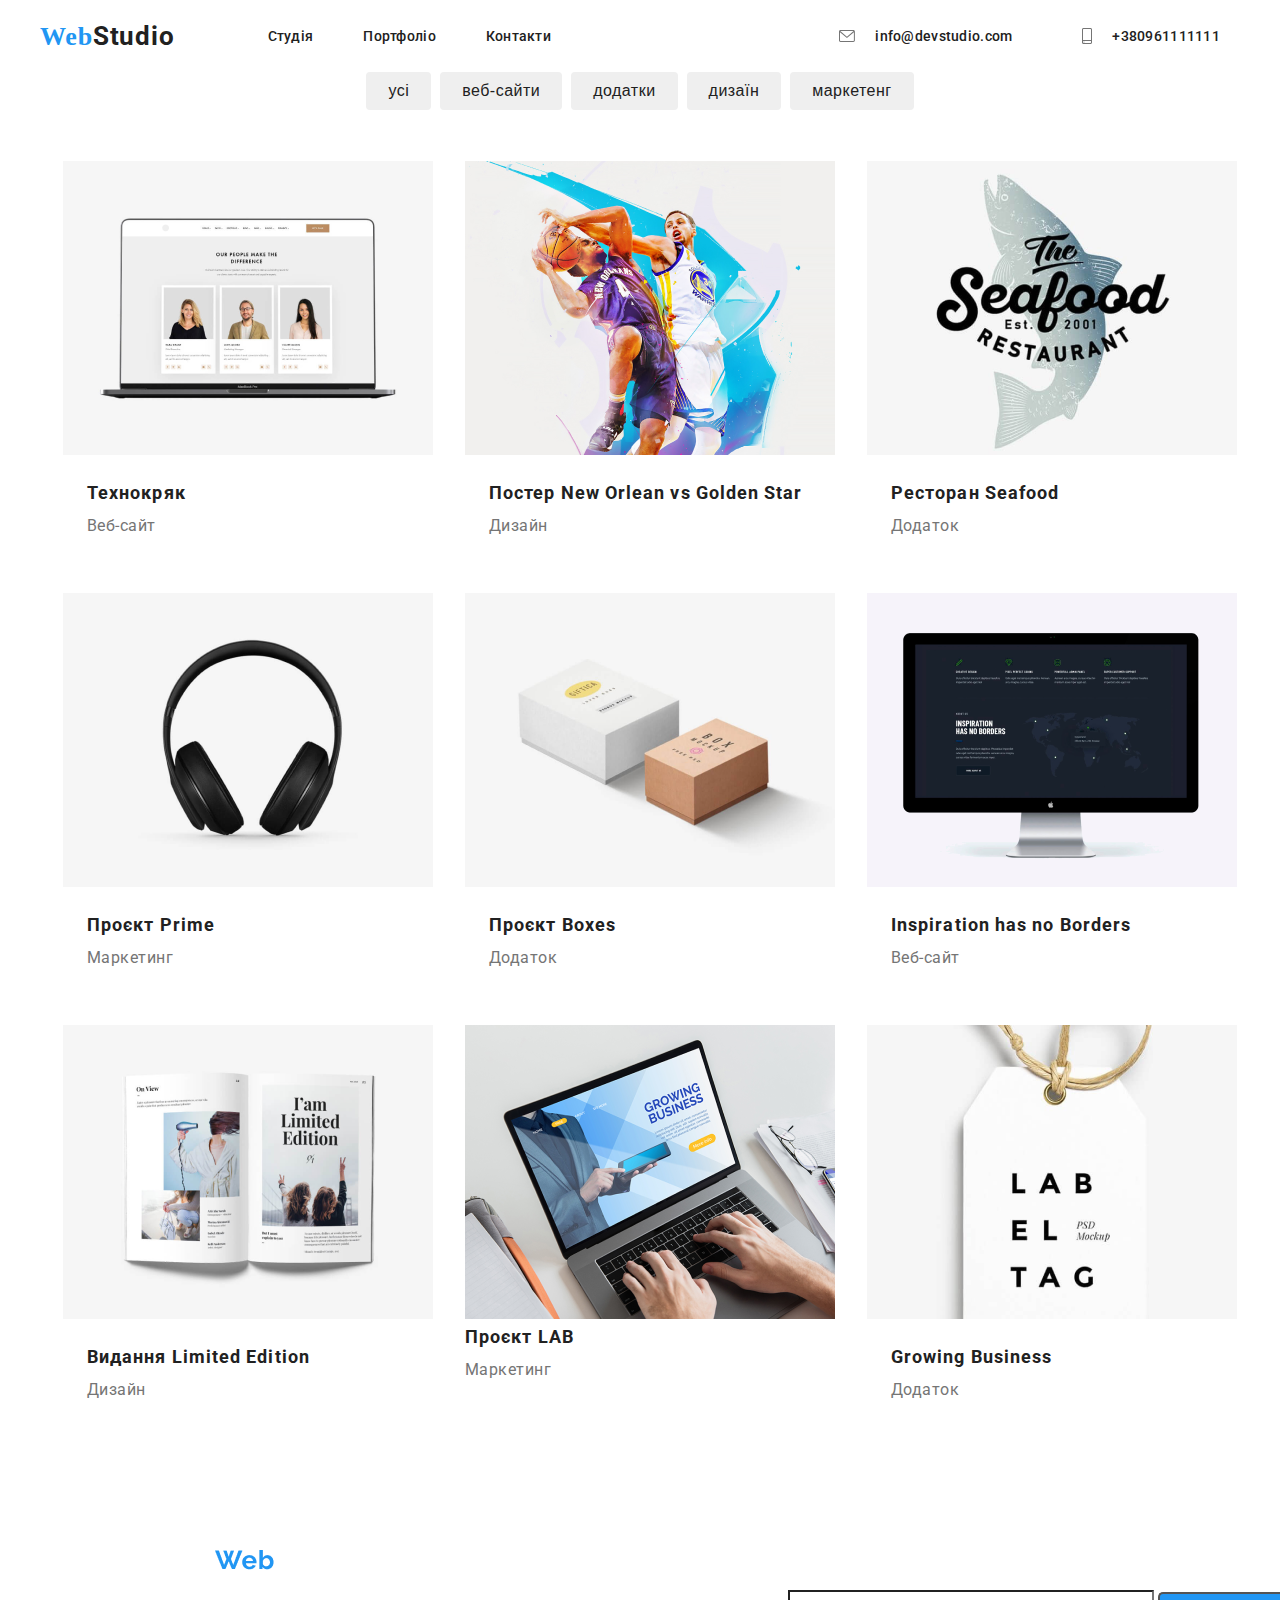
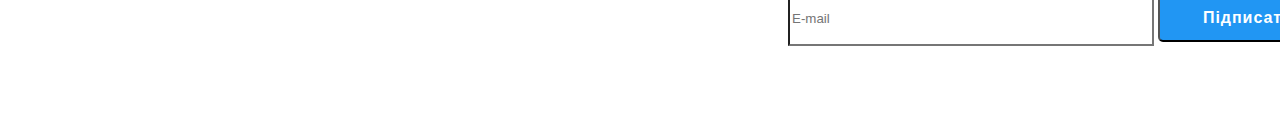
==== portfolio.html @ afefc134 "Webstudio-scss" ====
<!DOCTYPE html>
<html lang="en">

<head>
    <meta charset="UTF-8">
    <meta name="viewport" content="width=device-width, initial-scale=1.0">
    <link rel="stylesheet" href="./Roboto (1).zip">
    <link href="https://fonts.googleapis.com/css2?family=Roboto:wght@500&display=swap" rel="stylesheet">
    <link rel="stylesheet" href="./portfolio.css">
    <link rel="stylesheet" href="./css/portfolio.css">
    <link rel="stylesheet" href="./WebStudio (6)/style.css">
    <title>Document</title>
</head>

<body>
    <header class="header">
        <div class="container heder-container">
            <div class="menu">
                <a href="" class="logo-link">
                    <span class="span">Web</span>Studio
                </a>
                <nav class="nav">
                    <a class="nav__link" href="">Студія</a>
                    <a class="nav__link" href="./index.html">Портфоліо</a>
                    <a class="nav__link" href="">Контакти</a>
                </nav>
            </div>
            <address class="address">
                <div class="address__div-icon-a">
                    <svg class="icon icon-envelope">
                        <use xlink:href="#icon-envelope">
                            <symbol id="icon-envelope" viewBox="0 0 43 32">
                                <path
                                    d="M38.667 0h-34.667c-2.206 0-4 1.794-4 4v24c0 2.206 1.794 4 4 4h34.667c2.206 0 4-1.794 4-4v-24c0-2.206-1.794-4-4-4zM38.667 2.667c0.181 0 0.353 0.038 0.511 0.103l-17.844 15.466-17.844-15.466c0.158-0.066 0.33-0.103 0.511-0.103h34.667zM38.667 29.333h-34.667c-0.736 0-1.333-0.598-1.333-1.333v-22.413l17.793 15.421c0.251 0.217 0.563 0.326 0.874 0.326s0.622-0.108 0.874-0.326l17.793-15.421v22.413c0 0.736-0.598 1.333-1.333 1.333z">
                                </path>
                            </symbol>
                        </use>
                    </svg>
                    <a href="malito:info@devstudio.com" class="address__a">info@devstudio.com</a>
                </div>
                <div class="address__div-icon-a">
                    <svg class="icon icon-smartphone">
                        <use xlink:href="#icon-smartphone">
                            <symbol id="icon-smartphone" viewBox="0 0 20 32">
                                <path
                                    d="M17 0h-14c-1.654 0-3 1.346-3 3v26c0 1.654 1.346 3 3 3h14c1.654 0 3-1.346 3-3v-26c0-1.654-1.346-3-3-3zM3 2h14c0.552 0 1 0.448 1 1v21h-16v-21c0-0.552 0.448-1 1-1zM17 30h-14c-0.552 0-1-0.448-1-1v-3h16v3c0 0.552-0.448 1-1 1z">
                                </path>
                                <path
                                    d="M4.707 27.478c0.391 0.365 0.391 0.956 0 1.321s-1.024 0.365-1.414 0c-0.391-0.365-0.391-0.956 0-1.321s1.024-0.365 1.414 0z">
                                </path>
                            </symbol>
                        </use>
                    </svg>
                    <a href="tel:+380961111111" class="address__a">+380961111111</a>
                </div>
                </adress>
        </div>
    </header>
    <main>
        <section class="section1">
            <div class="container">
                <div class="div-general-section1-main">
                    <div class="div-general-section1-main__div-button">
                        <button class="div-general-section1-main__button">усі</button>
                        <button class="div-general-section1-main__button">веб-сайти</button>
                        <button class="div-general-section1-main__button">додатки</button>
                        <button class="div-general-section1-main__button">дизаїн</button>
                        <button class="div-general-section1-main__button">маркетенг</button>
                    </div>
                </div>
        </section>
        <section class="section2">
            <div class="container">
                <div class="div-general-section2-main">
                    <div class="div-binding-section2-main">
                        <div class="div-card-section2-main">
                            <div class="div-card-section2-main__img">
                                <img src="./img/img9.png" alt="">
                                <div class="div-card-section2-main__img2"></div>
                            </div>
                            <div class="div-card-section2-main__description">
                                <h4>Технокряк</h4>
                                <p>Веб-сайт</p>
                            </div>
                        </div>
                        <a class="div-card-section2-main">
                            <div class="div-card-section2-main__img">
                                <img src="./img/img10.png" alt="">
                                <div class="div-card-section2-main__img2"></div>
                            </div>
                            <div class="div-card-section2-main__description">
                                <h4>Постер New Orlean vs Golden Star</h4>
                                <p>Дизайн</p>
                            </div>
                        </a>
                        <a class="div-card-section2-main">
                            <div class="div-card-section2-main__img">
                                <img src="./img/img11.png" alt="">
                                <div class="div-card-section2-main__img2"></div>
                            </div>
                            <div class="div-card-section2-main__description">
                                <h4>Ресторан Seafood</h4>
                                <p>Додаток</p>
                            </div>
                        </a>
                        <a class="div-card-section2-main">
                            <div class="div-card-section2-main__img">
                                <img src="./img/img12.png" alt="">
                                <div class="div-card-section2-main__img2"></div>
                            </div>
                            <div class="div-card-section2-main__description">
                                <h4>Проєкт Prime</h4>
                                <p>Маркетинг</p>
                            </div>
                        </a>
                        <a class="div-card-section2-main">
                            <div class="div-card-section2-main__img">
                                <img src="./img/img13.png" alt="">
                                <div class="div-card-section2-main__img2"></div>
                            </div>
                            <div class="div-card-section2-main__description">
                                <h4>Проєкт Boxes</h4>
                                <p>Додаток</p>
                            </div>
                        </a>
                        <a class="div-card-section2-main">
                            <div class="div-card-section2-main__img">
                                <img src="./img/img14.png" alt="">
                                <div class="div-card-section2-main__img2"></div>
                            </div>
                            <div class="div-card-section2-main__description">
                                <h4>Inspiration has no Borders</h4>
                                <p>Веб-сайт</p>
                            </div>
                        </a>
                        <a class="div-card-section2-main">
                            <div class="div-card-section2-main__img">
                                <img src="./img/img15.png" alt="">
                                <div class="div-card-section2-main__img2"></div>
                            </div>
                            <div class="div-card-section2-main__description">
                                <h4>Видання Limited Edition</h4>
                                <p>Дизайн</p>
                            </div>
                        </a>
                        <a class="div-card-section2-main">
                            <div class="div-card-section2-main__img">
                                <img src="./img/img16.png" alt="">
                                <div class="div-card-section2-main__img2"></div>
                            </div>
                            <div class="color">
                                <h4>Проєкт LAB</h4>
                                <p>Маркетинг</p>
                            </div>
                        </a>
                        <a class="div-card-section2-main">
                            <div class="div-card-section2-main__img">
                                <img src="./img/img17.png" alt="">
                                <div class="div-card-section2-main__img2"></div>
                            </div>
                            <div class="div-card-section2-main__description">
                                <h4>Growing Business</h4>
                                <p>Додаток</p>
                            </div>
                        </a>
                    </div>
                </div>
            </div>
        </section>
    </main>
    <footer>
        <section class="section1">
            <div class="footer-section1-div-general">
                <img class="footer-section1-div-general__img" src="./img/WebStudio7.png" alt="">
                <table>
                    <tr>
                        <td class="footer-section1-div-general__address">м. Київ, пр-т Лесі Українки, 26</td>
                    </tr>
                    <tr>
                        <td class="footer-section1-div-general__mail">info@devstudio.com</td>
                    </tr>
                    <tr>
                        <td class="footer-section1-div-general__mail">+38 096 111 11 11</td>
                    </tr>
                </table>
            </div>
        </section>
        <section class="section2">
            <div class="footer-section2-div-general">
                <h5 class="h5">приєднуйтесь</h5>
                <div class="footer-section2-div-general__socisl-netwotka-img">
                    <div class="footer-section2-div-general__icon">
                        <a class="a" href=""><svg class="icon icon-instagram">
                                <use xlink:href="#icon-instagram">
                                    <symbol id="icon-instagram" viewBox="0 0 32 32">
                                        <path
                                            d="M31.969 9.408c-0.075-1.7-0.35-2.869-0.744-3.882-0.406-1.075-1.032-2.038-1.851-2.838-0.8-0.813-1.769-1.444-2.832-1.844-1.019-0.394-2.182-0.669-3.882-0.744-1.713-0.081-2.257-0.1-6.601-0.1s-4.888 0.019-6.595 0.094c-1.7 0.075-2.869 0.35-3.882 0.744-1.075 0.406-2.038 1.031-2.838 1.85-0.813 0.8-1.444 1.769-1.844 2.832-0.394 1.019-0.669 2.182-0.744 3.882-0.081 1.713-0.1 2.257-0.1 6.601s0.019 4.888 0.094 6.595c0.075 1.7 0.35 2.869 0.744 3.882 0.406 1.075 1.038 2.038 1.85 2.838 0.8 0.813 1.769 1.444 2.832 1.844 1.019 0.394 2.182 0.669 3.882 0.744 1.706 0.075 2.25 0.094 6.595 0.094s4.888-0.019 6.595-0.094c1.7-0.075 2.869-0.35 3.882-0.744 2.151-0.832 3.851-2.532 4.682-4.682 0.394-1.019 0.669-2.182 0.744-3.882 0.075-1.707 0.094-2.251 0.094-6.595s-0.006-4.888-0.081-6.595zM29.087 22.473c-0.069 1.563-0.331 2.407-0.55 2.969-0.538 1.394-1.644 2.5-3.038 3.038-0.563 0.219-1.413 0.481-2.969 0.55-1.688 0.075-2.194 0.094-6.464 0.094s-4.782-0.019-6.464-0.094c-1.563-0.069-2.407-0.331-2.969-0.55-0.694-0.256-1.325-0.663-1.838-1.194-0.531-0.519-0.938-1.144-1.194-1.838-0.219-0.563-0.481-1.413-0.55-2.969-0.075-1.688-0.094-2.194-0.094-6.464s0.019-4.782 0.094-6.464c0.069-1.563 0.331-2.407 0.55-2.969 0.256-0.694 0.663-1.325 1.2-1.838 0.519-0.531 1.144-0.938 1.838-1.194 0.563-0.219 1.413-0.481 2.969-0.55 1.688-0.075 2.194-0.094 6.464-0.094 4.276 0 4.782 0.019 6.464 0.094 1.563 0.069 2.407 0.331 2.969 0.55 0.694 0.256 1.325 0.662 1.838 1.194 0.531 0.519 0.938 1.144 1.194 1.838 0.219 0.563 0.481 1.413 0.55 2.969 0.075 1.688 0.094 2.194 0.094 6.464s-0.019 4.77-0.094 6.458z">
                                        </path>
                                        <path
                                            d="M16.059 7.783c-4.538 0-8.22 3.682-8.22 8.22s3.682 8.22 8.22 8.22c4.538 0 8.22-3.682 8.22-8.22s-3.682-8.22-8.22-8.22zM16.059 21.335c-2.944 0-5.332-2.388-5.332-5.332s2.388-5.332 5.332-5.332c2.944 0 5.332 2.388 5.332 5.332s-2.388 5.332-5.332 5.332z">
                                        </path>
                                        <path
                                            d="M26.524 7.458c0 1.060-0.859 1.919-1.919 1.919s-1.919-0.859-1.919-1.919c0-1.060 0.859-1.919 1.919-1.919s1.919 0.859 1.919 1.919z">
                                        </path>
                                    </symbol>
                                </use>
                            </svg></a>
                    </div>
                    <div class="footer-section2-div-general__icon">
                        <a class="a" href=""><svg class="icon icon-twitter">
                                <use xlink:href="#icon-twitter">
                                    <symbol id="icon-twitter" viewBox="0 0 32 32">
                                        <path
                                            d="M32 6.078c-1.19 0.522-2.458 0.868-3.78 1.036 1.36-0.812 2.398-2.088 2.886-3.626-1.268 0.756-2.668 1.29-4.16 1.588-1.204-1.282-2.92-2.076-4.792-2.076-3.632 0-6.556 2.948-6.556 6.562 0 0.52 0.044 1.020 0.152 1.496-5.454-0.266-10.28-2.88-13.522-6.862-0.566 0.982-0.898 2.106-0.898 3.316 0 2.272 1.17 4.286 2.914 5.452-1.054-0.020-2.088-0.326-2.964-0.808 0 0.020 0 0.046 0 0.072 0 3.188 2.274 5.836 5.256 6.446-0.534 0.146-1.116 0.216-1.72 0.216-0.42 0-0.844-0.024-1.242-0.112 0.85 2.598 3.262 4.508 6.13 4.57-2.232 1.746-5.066 2.798-8.134 2.798-0.538 0-1.054-0.024-1.57-0.090 2.906 1.874 6.35 2.944 10.064 2.944 12.072 0 18.672-10 18.672-18.668 0-0.29-0.010-0.57-0.024-0.848 1.302-0.924 2.396-2.078 3.288-3.406z">
                                        </path>
                                    </symbol>
                                </use>
                            </svg></a>
                    </div>
                    <a href="">
                        <div class="footer-section2-div-general__icon">
                            <svg class="icon icon-facebook">
                                <use xlink:href="#icon-facebook">
                                    <symbol id="icon-facebook" viewBox="0 0 32 32">
                                        <path
                                            d="M21.329 5.313h2.921v-5.088c-0.504-0.069-2.237-0.225-4.256-0.225-4.212 0-7.097 2.649-7.097 7.519v4.481h-4.648v5.688h4.648v14.312h5.699v-14.311h4.46l0.708-5.688h-5.169v-3.919c0.001-1.644 0.444-2.769 2.735-2.769z">
                                        </path>
                                    </symbol>
                                </use>
                            </svg>
                        </div>
                    </a>
                    <div class="footer-section2-div-general__icon">
                        <a class="a" href=""><svg class="icon icon-linkedin">
                                <use xlink:href="#icon-linkedin">
                                    <symbol id="icon-linkedin" viewBox="0 0 32 32">
                                        <path
                                            d="M31.992 32v-0.001h0.008v-11.736c0-5.741-1.236-10.164-7.948-10.164-3.227 0-5.392 1.771-6.276 3.449h-0.093v-2.913h-6.364v21.364h6.627v-10.579c0-2.785 0.528-5.479 3.977-5.479 3.399 0 3.449 3.179 3.449 5.657v10.401h6.62z">
                                        </path>
                                        <path d="M0.528 10.636h6.635v21.364h-6.635v-21.364z"></path>
                                        <path
                                            d="M3.843 0c-2.121 0-3.843 1.721-3.843 3.843s1.721 3.879 3.843 3.879c2.121 0 3.843-1.757 3.843-3.879-0.001-2.121-1.723-3.843-3.843-3.843v0z">
                                        </path>
                                    </symbol>
                                </use>
                            </svg></a>
                    </div>
                </div>
            </div>
        </section>
        <section class="section3">
            <div class="footer-section3-div-general">
                <div class="footer-section3-div-general__term-of-entry">
                    <h5 class="h5">Підпишіться на розсилку</h5>
                    <div class="footer-section3-div-general__input">
                        <input type="text" placeholder="E-mail">
                        <button class="footer-section3-div-general__button"><span>Підписатися</span><img
                                src="./icon.send.png" alt=""></button>
                    </div>
                </div>
            </div>
        </section>
    </footer>
</body>

</html>
---- portfolio.css ----
:root {
    --backdrop-color-footer-text: rgba(255, 255, 255, 0.60);
    --backdrop-background: #FFF;
    --backdrop-background2: #2F303A;
    --modal-background: skyblue;
    --backdrop-td-a-p: #757575;
    --backdrop-a-h3-h2: #212121;
    --backdrop-a1: #2196F3;
    --backdrop-address: #FFF;
    --backdrop-button: #F5F4FA;
}

@font-face {
    font-family: 'Roboto', sans-serif;
    src: url(./Roboto.zip);
}

/* body {
    font-family: 'Roboto', sans-serif;
    display: flex;
    flex-direction: column;
    gap: 94px;
} */

/* .container {
    width: 1200px;
    margin: 0 auto;
    padding: 0px 15px;

} */

/* .heder-container {
    display: flex;
    justify-content: space-between;
    align-items: center;
}

.nav {
    display: flex;
    align-items: center;
    gap: 93px;
}

.span {
    color: var(--backdrop-a1);
    font-family: Raleway;
    font-size: 26px;
    font-style: normal;
    font-weight: 700;
    line-height: normal;
    letter-spacing: 0.78px;
}

a:focus {
    color: var(--backdrop-a1);
}

a {
    text-decoration: none;
    color: var(--backdrop-a-h3-h2);
    font-size: 14px;
    font-style: normal;
    font-weight: 500;
    line-height: normal;
    letter-spacing: 0.28px;
    font-family: 'Roboto', sans-serif;
}

h4 {
    color: var(--backdrop-a-h3-h2);
    font-size: 18px;
    font-style: normal;
    font-weight: 700;
    line-height: 36px;
    letter-spacing: 1.08px;
}


h5 {
    font-weight: 700;
    font-size: 14px;
    letter-spacing: 0.03em;
    text-transform: uppercase;
    color: #fff;
}

p {
    color: var(--backdrop-td-a-p);
    font-size: 16px;
    font-style: normal;
    font-weight: 400;
    line-height: 30px;
    letter-spacing: 0.48px;
}

.nav2 {
    display: flex;
    gap: 50px;
    color: #212121;
    text-align: center;
    font-family: Roboto;
    font-size: 36px;
    font-style: normal;
    line-height: normal;
    letter-spacing: 1.08px;
}

.logo-link {
    color: black;
    font-size: 26px;
    font-style: normal;
    font-weight: 700;
    line-height: normal;
    letter-spacing: 0.78px;
}

.heder-container2 {
    display: flex;
    gap: 50px;
} */

/* .div-img-a {
    gap: 10px;
} */

/* .div-main2 {
    display: grid;
    grid-template-columns:
        repeat(3, 1fr);
    grid-template-rows:
        repeat(3, 1fr);
    grid-auto-flow: row;
    gap: 30px;
} */

/* .div-mainy:hover {
    box-shadow: 0px 3px 7px rgba(0, 0, 0.50);

} */

/* .img-9-png {
    width: 370px;
    height: 294px;
    position: relative;
    overflow: hidden;
}

.img-9-png::before {
    content: '';
    width: 100%;
    height: 100%;
    position: absolute;
    background-image: url(./img/Property.1=Frame2\ .1.png);
    transform: translate(0, 100%);
    transition: transform 0.3s cubic-bezier(0.4, 0, 0.2, 1);
}

.img-9-png:hover::before {
    transform: translate(0, 0);
} */

/* .color {
    padding: 20px 24px;
    background-color: var(--backdrop-background);
} */

/* .div-mainy {
    border: 1px solid #EEE;
    width: 370px;
} */

.footer {
    background-color: #2F303A;
}

/* .address {
    color: var(--backdrop-address);
    font-size: 14px;
    font-style: normal;
    font-weight: 400;
    line-height: 24px;
    letter-spacing: 0.42px;
}

.text1 {
    color: var(--backdrop-color-footer-text);
    font-size: 14px;
    font-style: normal;
    font-weight: 400;
    line-height: 24px;
    letter-spacing: 0.42px;
} */

/* .div-main {
    padding: 0px 22px 50px;
    margin: 0 auto;
    gap: 9px;
} */

/* .button5 {
    display: flex;
    align-items: center;
    justify-content: center;
    gap: 9px;
} */

/* button {
    padding: 6px 22px;
    border-radius: 4px;
    display: inline-block;
    font-size: 16px;
    font-style: normal;
    font-weight: 500;
    line-height: 26px;
    letter-spacing: 0.48px;
    user-select: none;
} */

/* .color-button {
    color: #212121;
    border: #FFF;
    transition-property: background-color, color;
    transition-duration: 0.6s;
    transition-timing-function: ease;
}

.color-button:hover {
    background-color: var(--backdrop-a1);
    color: #FFF;
} */

/* footer {
    display: flex;
    background-color: #2F303A;
    width: 1170px;
    padding: 60px 215px;
    gap: 70px;
}

.footer2 {
    display: flex;
    flex-direction: column;
}

input {
    width: 358px;
    height: 50px;
    background-color: #2F303A;
}

.input {
    flex-direction: column;
    justify-content: space-between;
}

.button2 {
    width: 200px;
    height: 50px;
    font-weight: 700;
    font-size: 16px;
    line-height: 187%;
    letter-spacing: 0.06em;
    text-align: center;
    color: #fff;
    background-color: #2196F3;
    border-radius: 5px;
}

.button2:focus:hover {
    animation-name: button2;
    animation-duration: 1s;
    animation-timing-function: cubic-bezier(0.165, 0.84, 0.44, 1);
}

@keyframes button2 {
    0% {
        background-color: #2196F3;
    }

    100% {
        background-color: #FFF;
        
    }
}

.div-button2 {
    display: flex;
}

.img-footer-h5 {
    width: 20px;
    height: 20px;
    background-color: rgba(255, 255, 255, 0.1);
    padding: 14px;
}

.img-footer-h5 {
    border-radius: 50%;
}

.img-footer-h5:focus {
    color: #2196F3;
}

.footer2-0 {
    display: flex;
    justify-content: center;
    gap: 93px;
}

.footer0 {
    display: flex;
    justify-content: center;
    gap: 70px;
}

.footer-h5-img2 {
    gap: 10px;
    display: flex;
}

.instagram2:hover {
    animation-name: rotate;
    animation-duration: 2s;
    animation-timing-function: cubic-bezier(0.075, 0.82, 0.165, 1);
}

@keyframes rotate {
    0% {
        transform: rotate(0deg);
    }

    100% {
        transform: rotate(360deg);
    }
} */
---- css/portfolio.css ----
@charset "UTF-8";
.heder-container {
  display: flex;
  justify-content: space-between;
  align-items: center;
}

/* навігаційна система */
.menu {
  display: flex;
  align-items: center;
  gap: 93px;
}

.nav {
  display: flex;
  gap: 50px;
  color: #212121;
  text-align: center;
  font-family: Roboto;
  font-size: 36px;
  font-style: normal;
  line-height: normal;
  letter-spacing: 1.08px;
}
.nav__link {
  padding: 28px 0px;
  transition-property: color, border;
  transition-timing-function: linear;
  transition-delay: 0;
}
.nav__link:hover {
  color: #2196F3;
  border-bottom: 5px solid #2196F3;
  border-radius: 3px;
}

.logo-link {
  color: #212121;
  font-size: 26px;
  font-style: normal;
  font-weight: 700;
  line-height: normal;
  letter-spacing: 0.78px;
}
.logo-link .span {
  color: #2196F3;
  font-family: Raleway;
  font-size: 26px;
  font-style: normal;
  font-weight: 700;
  line-height: normal;
  letter-spacing: 0.78px;
}

.address {
  display: flex;
  gap: 50px;
}
.address__div-icon-a {
  display: flex;
  align-items: center;
}
.address__a {
  display: block;
  padding: 10px 20px;
  transition-property: color;
  transition-timing-function: linear;
  transition-delay: 0;
}
.address__a:hover {
  color: #2196F3;
}

.container {
  width: 1200px;
  margin: 0 auto;
  padding: 0px 15px;
}

h4 {
  color: #212121;
  font-size: 18px;
  font-style: normal;
  font-weight: 700;
  line-height: 36px;
  letter-spacing: 1.08px;
  margin: 0px;
}

h5 {
  font-weight: 700;
  font-size: 14px;
  letter-spacing: 0.03em;
  text-transform: uppercase;
  color: #FFF;
  margin: 0px;
}

p {
  color: #757575;
  font-size: 16px;
  font-style: normal;
  font-weight: 400;
  line-height: 30px;
  letter-spacing: 0.48px;
  margin: 0px;
}

body {
  font-family: "Roboto", sans-serif;
  display: flex;
  flex-direction: column;
  margin: 0px;
}

h1 {
  font-size: 44px;
  color: #FFF;
  text-transform: uppercase;
  font-weight: 900;
  margin: 0px;
}

h2 {
  color: #212121;
  text-align: center;
  font-size: 36px;
  font-style: normal;
  font-weight: 700;
  line-height: normal;
  letter-spacing: 1.08px;
  margin: 0px;
}

h3 {
  color: #212121;
  font-size: 14px;
  font-style: normal;
  font-weight: 700;
  line-height: normal;
  letter-spacing: 0.42px;
  text-transform: uppercase;
  margin: 0px;
}

a {
  text-decoration: none;
  color: #212121;
  font-size: 14px;
  font-style: normal;
  font-weight: 500;
  line-height: normal;
  letter-spacing: 0.28px;
  margin: 0px;
}

a:focus {
  color: #2196F3;
}

.container {
  margin: 0 auto;
  padding: 0px 15px;
}

input {
  width: 358px;
  height: 50px;
  background-color: rgba(255, 255, 255, 0.1);
}

button {
  padding: 6px 22px;
  border-radius: 4px;
  display: inline-block;
  font-size: 16px;
  font-style: normal;
  font-weight: 500;
  line-height: 26px;
  letter-spacing: 0.48px;
  -webkit-user-select: none;
     -moz-user-select: none;
          user-select: none;
}

.footer-section1-div-general__address {
  color: #FFF;
  font-size: 14px;
  font-style: normal;
  font-weight: 400;
  line-height: 24px;
  letter-spacing: 0.42px;
}
.footer-section1-div-general__mail {
  color: rgba(255, 255, 255, 0.6);
  font-size: 14px;
  font-style: normal;
  font-weight: 400;
  line-height: 24px;
  letter-spacing: 0.42px;
}

.footer-section2-div-general {
  display: flex;
  flex-direction: column;
  gap: 20px;
  padding: 15px 0px;
}
.footer-section2-div-general__socisl-netwotka-img {
  gap: 10px;
  display: flex;
}
.footer-section2-div-general__icon {
  background-color: rgba(255, 255, 255, 0.1);
  padding: 14px;
  transition-property: background-color;
  transition-timing-function: linear;
  transition-delay: 0;
  border-radius: 50%;
}
.footer-section2-div-general__icon:hover {
  background-color: #2196F3;
}

.h5 {
  color: #FFF;
  padding: 0px 0px 20px 0px;
}

.footer-section3-div-general {
  display: flex;
  padding: 0px 0px 10px 0px;
}
.footer-section3-div-general__term-of-entry {
  flex-direction: column;
  justify-content: space-between;
}
.footer-section3-div-general__button {
  width: 200px;
  height: 50px;
  font-weight: 700;
  font-size: 16px;
  line-height: 187%;
  letter-spacing: 0.06em;
  text-align: center;
  color: #FFF;
  background-color: #2196F3;
  border-radius: 5px;
}
.footer-section3-div-general__button:focus:hover {
  animation-name: button2;
  animation-duration: 1s;
  animation-timing-function: cubic-bezier(0.165, 0.84, 0.44, 1);
}
@keyframes button2 {
  0% {
    background-color: #2196F3;
  }
  100% {
    background-color: #FFF;
  }
}

footer {
  display: flex;
  background-color: rgba(255, 255, 255, 0.1);
  align-items: center;
  width: 1170px;
  padding: 60px 215px;
  gap: 70px;
}

.div-general-section1-main {
  padding: 0px 22px 50px;
  margin: 0 auto;
  gap: 9px;
}
.div-general-section1-main__div-button {
  display: flex;
  align-items: center;
  justify-content: center;
  gap: 9px;
}
.div-general-section1-main__button {
  color: #212121;
  border: #FFF;
  transition-property: background-color, color;
  transition-duration: 0.6s;
  transition-timing-function: ease;
}
.div-general-section1-main__button:hover {
  background-color: #2196F3;
  color: #FFF;
}

.container {
  width: 1200px;
  margin: 0 auto;
  padding: 0px 15px;
}

.div-general-section2-main {
  padding: 0px 22px 50px;
  margin: 0 auto;
  gap: 9px;
}

.container {
  width: 1200px;
  margin: 0 auto;
  padding: 0px 15px;
}

.div-binding-section2-main {
  display: grid;
  grid-template-columns: repeat(3, 1fr);
  grid-template-rows: repeat(3, 1fr);
  grid-auto-flow: row;
  gap: 30px;
}

.div-card-section2-main {
  border: 1px solid #FFF;
  width: 370px;
}
.div-card-section2-main:hover {
  box-shadow: 0px 3px 7px #212121;
}
.div-card-section2-main__description {
  padding: 20px 24px;
  background-color: #FFF;
}
.div-card-section2-main__img {
  width: 370px;
  height: 294px;
  position: relative;
  overflow: hidden;
}
.div-card-section2-main__img::before {
  content: "";
  width: 100%;
  height: 100%;
  position: absolute;
  background-image: url(/img/Property.1=Frame2\ .1.png);
  transform: translate(0, 100%);
  transition: transform 0.3s cubic-bezier(0.4, 0, 0.2, 1);
}
.div-card-section2-main__img:hover::before {
  transform: translate(0, 0);
}
---- WebStudio (6)/style.css ----
.icon {
  display: inline-block;
  width: 1em;
  height: 1em;
  stroke-width: 0;
  stroke: currentColor;
  fill: currentColor;
}

/* ==========================================
Single-colored icons can be modified like so:
.icon-name {
  font-size: 32px;
  color: red;
}
========================================== */

.icon-envelope {
  width: 1.3330078125em;
  width: 16px;
  height: 12px;
  color: #757575;
  transition-property: color;
  transition-timing-function: linear;
  transition-delay: 0;
}

.icon-envelope:hover {
  color: #2196F3;
}

.icon-astronaut {
  width: 70px;
  height: 70px;
  padding: 25px 102px;
  background: #F5F4FA;
}

.icon-clock {
  width: 66.96px;
  height: 70px;
  padding: 25px 102px;
  background: #F5F4FA;
  transition-property: color;
  transition-duration: 300ms;
  transition-timing-function: linear;
}

.icon-clock:hover {
  color: #2196F3;
}

.icon-group-1 {
  width: 41px;
  height: 46.7px;
  padding: 23px 65px;
  border: 1px solid #AFB1B8;
  border-radius: 4px;
  color: #AFB1B8;
  transition-property: color, border;
  transition-duration: 300ms;
  transition-timing-function: linear;
}

.icon-group-1:hover {
  color: #2196F3;
  border: 1px solid#2196F3;
}

.icon-group-2 {
  width: 40px;
  height: 52px;
  padding: 20px 65px;
  border: 1px solid #AFB1B8;
  color: #AFB1B8;
  border-radius: 4px;
  transition-property: color, border;
  transition-duration: 300ms;
  transition-timing-function: linear;
}

.icon-group-2:hover {
  color: #2196F3;
  border: 1px solid#2196F3;
}

.icon-group-3 {
  width: 43.46px;
  height: 41.18px;
  padding: 25px 62px;
  border: 1px solid #AFB1B8;
  color: #AFB1B8;
  border-radius: 4px;
  transition-property: color, border;
  transition-duration: 300ms;
  transition-timing-function: linear;
}

.icon-group-3:hover {
  color: #2196F3;
  border: 1px solid#2196F3;
}

.icon-group-4 {
  width: 84.44px;
  height: 40.62px;
  padding: 25px 43px;
  border: 1px solid #AFB1B8;
  color: #AFB1B8;
  border-radius: 4px;
  transition-property: color, border;
  transition-duration: 300ms;
  transition-timing-function: linear;
}

.icon-group-4:hover {
  color: #2196F3;
  border: 1px solid#2196F3;
}

.icon-group-5 {
  width: 62.54px;
  height: 45.43px;
  padding: 23px 64px;
  border: 1px solid #AFB1B8;
  color: #AFB1B8;
  border-radius: 4px;
  transition-property: color, border;
  transition-duration: 300ms;
  transition-timing-function: linear;
}

.icon-group-5:hover {
  color: #2196F3;
  border: 1px solid#2196F3;
}

.icon-group-6 {
  width: 93.79px;
  height: 43.93px;
  padding: 24px 38px;
  border: 1px solid #AFB1B8;
  border-radius: 4px;
  color: #AFB1B8;
  transition-property: color, border;
  transition-duration: 300ms;
  transition-timing-function: linear;
}

.icon-group-6:hover {
  color: #2196F3;
  border: 1px solid#2196F3;
}

.icon-antenna {
  width: 65.32px;
  height: 70px;
  padding: 25px 102px;
  background: #F5F4FA;
  transition-property: color;
  transition-duration: 300ms;
  transition-timing-function: linear;
}

.icon-a.icon-antenna {
  color: #2196F3;
}

.icon-smartphone {
  width: 0.625em;
  width: 10px;
  height: 16px;
  color: #757575;
  transition-property: color;
  transition-timing-function: linear;
  transition-delay: 0;
}

.icon-smartphone:hover {
  color: #2196F3;
}

.icon-diagram-1-2 {
  width: 70px;
  height: 70px;
  padding: 25px 102px;
  background: #F5F4FA;
}

.icon-facebook {
  width: 20px;
  height: 20px;
  color: white;
}

.icon-instagram {
  width: 20px;
  height: 20px;
  color: white;
}

.icon-twitter {
  width: 20px;
  height: 20px;
  color: white;
}

.icon-linkedin {
  width: 20px;
  height: 20px;
  color: white;
}
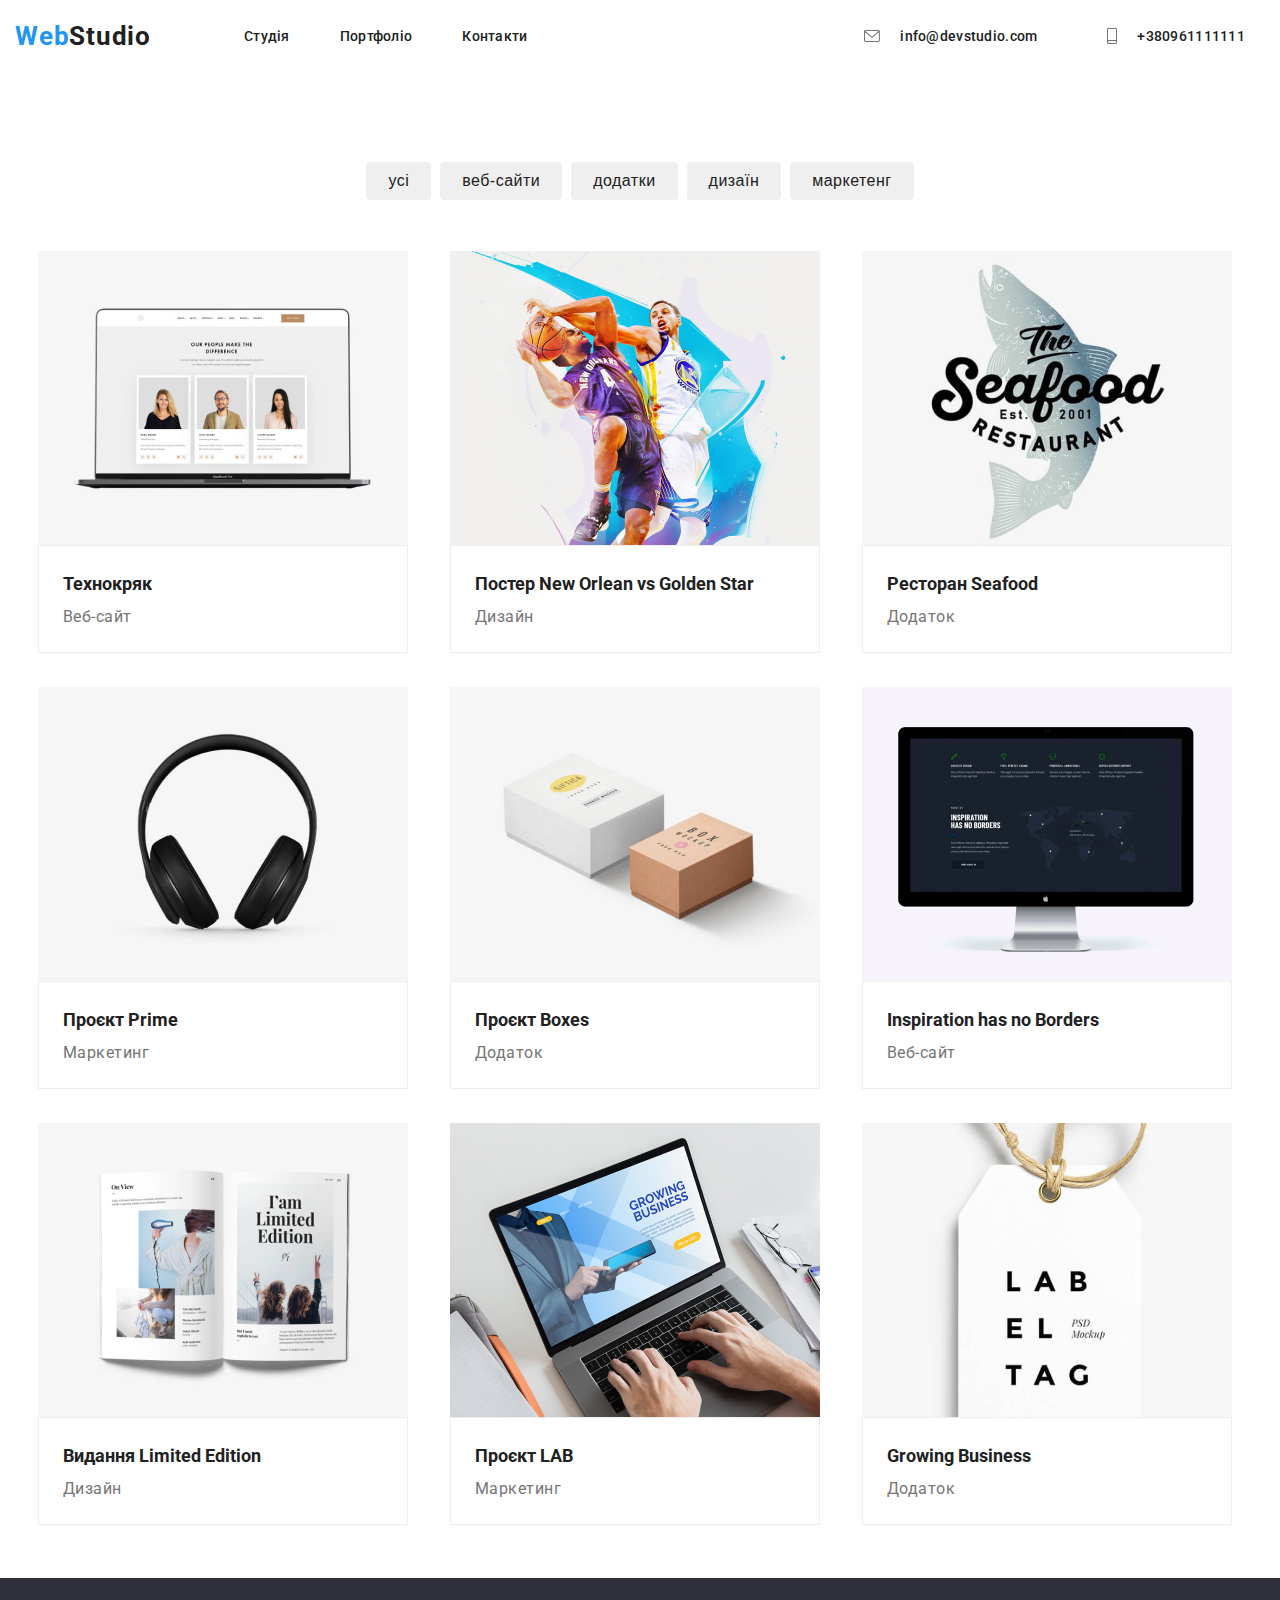
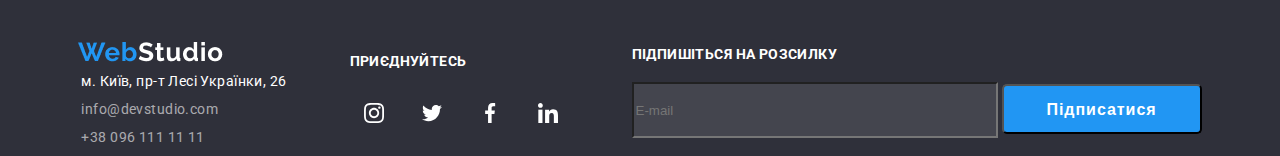
==== commit 879efa66: "webstudio-adaptiv" ====
--- a/portfolio.html
+++ b/portfolio.html
@@ -9,6 +9,7 @@
     <link rel="stylesheet" href="./portfolio.css">
     <link rel="stylesheet" href="./css/portfolio.css">
     <link rel="stylesheet" href="./WebStudio (6)/style.css">
+    <meta name="viewport" content="width=device-width, initial-scale=1.0" />
     <title>Document</title>
 </head>
 
@@ -24,6 +25,7 @@
                     <a class="nav__link" href="./index.html">Портфоліо</a>
                     <a class="nav__link" href="">Контакти</a>
                 </nav>
+                <img class="img-mobail" src="./img/menu_40px.png" alt="">
             </div>
             <address class="address">
                 <div class="address__div-icon-a">
@@ -73,7 +75,7 @@
             <div class="container">
                 <div class="div-general-section2-main">
                     <div class="div-binding-section2-main">
-                        <div class="div-card-section2-main">
+                        <a class="div-card-section2-main">
                             <div class="div-card-section2-main__img">
                                 <img src="./img/img9.png" alt="">
                                 <div class="div-card-section2-main__img2"></div>
@@ -82,7 +84,7 @@
                                 <h4>Технокряк</h4>
                                 <p>Веб-сайт</p>
                             </div>
-                        </div>
+                        </a>
                         <a class="div-card-section2-main">
                             <div class="div-card-section2-main__img">
                                 <img src="./img/img10.png" alt="">
@@ -148,7 +150,7 @@
                                 <img src="./img/img16.png" alt="">
                                 <div class="div-card-section2-main__img2"></div>
                             </div>
-                            <div class="color">
+                            <div class="div-card-section2-main__description">
                                 <h4>Проєкт LAB</h4>
                                 <p>Маркетинг</p>
                             </div>
@@ -173,15 +175,17 @@
             <div class="footer-section1-div-general">
                 <img class="footer-section1-div-general__img" src="./img/WebStudio7.png" alt="">
                 <table>
-                    <tr>
-                        <td class="footer-section1-div-general__address">м. Київ, пр-т Лесі Українки, 26</td>
-                    </tr>
-                    <tr>
-                        <td class="footer-section1-div-general__mail">info@devstudio.com</td>
-                    </tr>
-                    <tr>
-                        <td class="footer-section1-div-general__mail">+38 096 111 11 11</td>
-                    </tr>
+                    <tbody class="footer-section1-div-general__content">
+                        <tr>
+                            <td class="footer-section1-div-general__address">м. Київ, пр-т Лесі Українки, 26</td>
+                        </tr>
+                        <tr>
+                            <td class="footer-section1-div-general__mail">info@devstudio.com</td>
+                        </tr>
+                        <tr>
+                            <td class="footer-section1-div-general__mail">+38 096 111 11 11</td>
+                        </tr>
+                    </tbody>
                 </table>
             </div>
         </section>
--- a/css/portfolio.css
+++ b/css/portfolio.css
@@ -1,19 +1,26 @@
 @charset "UTF-8";
 .heder-container {
   display: flex;
+  align-items: center;
   justify-content: space-between;
-  align-items: center;
+  flex-direction: none;
+  gap: none;
 }
 
 /* навігаційна система */
 .menu {
   display: flex;
   align-items: center;
+  justify-content: none;
+  flex-direction: none;
   gap: 93px;
 }
 
 .nav {
   display: flex;
+  align-items: none;
+  justify-content: none;
+  flex-direction: none;
   gap: 50px;
   color: #212121;
   text-align: center;
@@ -38,23 +45,29 @@
 .logo-link {
   color: #212121;
   font-size: 26px;
-  font-style: normal;
-  font-weight: 700;
+  font-weight: 700;
+  font-style: normal;
+  margin: 0px;
   line-height: normal;
   letter-spacing: 0.78px;
+  text-transform: none;
 }
 .logo-link .span {
   color: #2196F3;
-  font-family: Raleway;
   font-size: 26px;
-  font-style: normal;
-  font-weight: 700;
+  font-weight: 700;
+  font-style: normal;
+  margin: 0px;
   line-height: normal;
   letter-spacing: 0.78px;
+  text-transform: none;
 }
 
 .address {
   display: flex;
+  align-items: none;
+  justify-content: none;
+  flex-direction: none;
   gap: 50px;
 }
 .address__div-icon-a {
@@ -72,39 +85,73 @@
   color: #2196F3;
 }
 
-.container {
-  width: 1200px;
-  margin: 0 auto;
-  padding: 0px 15px;
-}
-
+@media (max-width: 768px) {
+  .heder-container {
+    gap: 90px;
+    justify-content: center;
+  }
+  .address {
+    flex-direction: column;
+    gap: 10px;
+  }
+  .menu {
+    gap: 87px;
+  }
+  .nav {
+    gap: 32px;
+  }
+  .address__a {
+    padding: 0px 0px 0px 8px;
+  }
+}
+.img-mobail {
+  display: none;
+}
+
+@media (max-width: 480px) {
+  .address,
+  .nav {
+    display: none;
+  }
+  .img-mobail {
+    display: block;
+  }
+  .menu {
+    gap: 276px;
+  }
+}
 h4 {
   color: #212121;
   font-size: 18px;
-  font-style: normal;
-  font-weight: 700;
+  font-weight: 700;
+  font-style: normal;
+  margin: 0px;
   line-height: 36px;
-  letter-spacing: 1.08px;
-  margin: 0px;
+  letter-spacing: 0px;
+  text-transform: none;
 }
 
 h5 {
-  font-weight: 700;
+  color: #FFF;
   font-size: 14px;
+  font-weight: 700;
+  font-style: none;
+  margin: 0px;
+  line-height: none;
   letter-spacing: 0.03em;
   text-transform: uppercase;
-  color: #FFF;
-  margin: 0px;
 }
 
 p {
+  line-height: 30px;
   color: #757575;
   font-size: 16px;
-  font-style: normal;
   font-weight: 400;
+  font-style: normal;
+  margin: 0px;
   line-height: 30px;
   letter-spacing: 0.48px;
-  margin: 0px;
+  text-transform: none;
 }
 
 body {
@@ -114,45 +161,57 @@
   margin: 0px;
 }
 
+@media (max-width: 480px) {
+  .container {
+    padding: 0px 0px 0px 15px;
+  }
+}
 h1 {
+  color: #FFF;
   font-size: 44px;
-  color: #FFF;
+  font-weight: 900;
+  font-style: none;
+  margin: 0px;
+  line-height: none;
+  letter-spacing: none;
   text-transform: uppercase;
-  font-weight: 900;
-  margin: 0px;
 }
 
 h2 {
   color: #212121;
   text-align: center;
+  line-height: normal;
+  color: #212121;
   font-size: 36px;
-  font-style: normal;
-  font-weight: 700;
-  line-height: normal;
-  letter-spacing: 1.08px;
-  margin: 0px;
+  font-weight: 700;
+  font-style: normal;
+  margin: 0px;
+  line-height: normal;
+  letter-spacing: 11.08px;
+  text-transform: none;
 }
 
 h3 {
   color: #212121;
   font-size: 14px;
-  font-style: normal;
-  font-weight: 700;
+  font-weight: 700;
+  font-style: normal;
+  margin: 0px;
   line-height: normal;
   letter-spacing: 0.42px;
   text-transform: uppercase;
-  margin: 0px;
 }
 
 a {
   text-decoration: none;
   color: #212121;
   font-size: 14px;
-  font-style: normal;
   font-weight: 500;
+  font-style: normal;
+  margin: 0px;
   line-height: normal;
   letter-spacing: 0.28px;
-  margin: 0px;
+  text-transform: none;
 }
 
 a:focus {
@@ -160,13 +219,16 @@
 }
 
 .container {
+  width: none;
+  height: none;
+  padding: 0px 15px;
   margin: 0 auto;
-  padding: 0px 15px;
 }
 
 input {
   width: 358px;
   height: 50px;
+  padding: none;
   background-color: rgba(255, 255, 255, 0.1);
 }
 
@@ -174,47 +236,80 @@
   padding: 6px 22px;
   border-radius: 4px;
   display: inline-block;
-  font-size: 16px;
-  font-style: normal;
-  font-weight: 500;
-  line-height: 26px;
-  letter-spacing: 0.48px;
   -webkit-user-select: none;
      -moz-user-select: none;
           user-select: none;
+  font-size: 16px;
+  font-weight: 500;
+  font-style: normal;
+  margin: 0px;
+  line-height: 26px;
+  letter-spacing: 0.48px;
+  text-transform: none;
 }
 
 .footer-section1-div-general__address {
   color: #FFF;
   font-size: 14px;
-  font-style: normal;
   font-weight: 400;
+  font-style: normal;
+  margin: 0px;
   line-height: 24px;
   letter-spacing: 0.42px;
+  text-transform: none;
 }
 .footer-section1-div-general__mail {
   color: rgba(255, 255, 255, 0.6);
   font-size: 14px;
-  font-style: normal;
   font-weight: 400;
+  font-style: normal;
+  margin: 0px;
   line-height: 24px;
   letter-spacing: 0.42px;
+  text-transform: none;
+}
+
+@media (max-width: 480px) {
+  .footer-section1-div-general__content {
+    display: flex;
+    flex-direction: column;
+    align-items: center;
+  }
+  .footer-section1-div-general {
+    display: flex;
+    flex-direction: column;
+    align-items: center;
+  }
+}
+@media (max-width: 768px) {
+  .footer-section1-div-general__content {
+    display: flex;
+    flex-direction: column;
+    align-items: center;
+  }
+  .footer-section1-div-general {
+    display: flex;
+    flex-direction: column;
+    align-items: center;
+  }
+}
+.h5 {
+  color: #FFF;
+  padding: 0px 0px 20px 0px;
 }
 
 .footer-section2-div-general {
-  display: flex;
-  flex-direction: column;
   gap: 20px;
   padding: 15px 0px;
+  flex-direction: column;
 }
 .footer-section2-div-general__socisl-netwotka-img {
   gap: 10px;
   display: flex;
 }
 .footer-section2-div-general__icon {
-  background-color: rgba(255, 255, 255, 0.1);
   padding: 14px;
-  transition-property: background-color;
+  transition-property: none, background-color;
   transition-timing-function: linear;
   transition-delay: 0;
   border-radius: 50%;
@@ -223,6 +318,16 @@
   background-color: #2196F3;
 }
 
+@media (max-width: 480px) {
+  .footer-section2-div-general {
+    text-align: center;
+  }
+}
+@media (max-width: 768px) {
+  .footer-section2-div-general {
+    text-align: center;
+  }
+}
 .h5 {
   color: #FFF;
   padding: 0px 0px 20px 0px;
@@ -233,20 +338,27 @@
   padding: 0px 0px 10px 0px;
 }
 .footer-section3-div-general__term-of-entry {
+  display: flex;
+  align-items: none;
+  justify-content: space-between;
   flex-direction: column;
-  justify-content: space-between;
+  gap: none;
 }
 .footer-section3-div-general__button {
   width: 200px;
   height: 50px;
-  font-weight: 700;
+  padding: none;
+  text-align: center;
+  background-color: #2196F3;
+  border-radius: 5px;
+  color: #FFF;
   font-size: 16px;
+  font-weight: 700;
+  font-style: none;
+  margin: 0px;
   line-height: 187%;
   letter-spacing: 0.06em;
-  text-align: center;
-  color: #FFF;
-  background-color: #2196F3;
-  border-radius: 5px;
+  text-transform: none;
 }
 .footer-section3-div-general__button:focus:hover {
   animation-name: button2;
@@ -262,17 +374,62 @@
   }
 }
 
+@media (max-width: 768px) {
+  .footer-section3-div-general__input {
+    display: flex;
+    flex-direction: column;
+    gap: 20px;
+    align-items: center;
+  }
+  .footer-section3-div-general__term-of-entry {
+    align-items: center;
+  }
+}
+@media (max-width: 480px) {
+  .footer-section3-div-general__term-of-entry {
+    display: flex;
+    align-items: center;
+  }
+  .footer-section3-div-general__input {
+    display: flex;
+    flex-direction: column;
+    align-items: center;
+    gap: 30px;
+  }
+}
 footer {
   display: flex;
-  background-color: rgba(255, 255, 255, 0.1);
   align-items: center;
-  width: 1170px;
+  justify-content: none;
+  flex-direction: none;
+  gap: 70px;
+  background-color: #2F303A;
+  width: none;
+  height: none;
   padding: 60px 215px;
-  gap: 70px;
-}
-
+}
+
+@media (min-width: 481px), (max-width: 768px) {
+  footer {
+    align-items: center;
+    justify-content: center;
+    gap: 60px;
+    padding: 60px 0px 0px;
+    overflow: hidden;
+    flex-wrap: wrap;
+  }
+}
+@media (max-width: 480px) {
+  footer {
+    align-items: center;
+    flex-direction: column;
+    gap: 60px;
+    padding: 60px 0px 0px;
+    overflow: hidden;
+  }
+}
 .div-general-section1-main {
-  padding: 0px 22px 50px;
+  padding: 90px 22px 50px;
   margin: 0 auto;
   gap: 9px;
 }
@@ -280,6 +437,7 @@
   display: flex;
   align-items: center;
   justify-content: center;
+  flex-direction: none;
   gap: 9px;
 }
 .div-general-section1-main__button {
@@ -294,22 +452,22 @@
   color: #FFF;
 }
 
-.container {
-  width: 1200px;
-  margin: 0 auto;
-  padding: 0px 15px;
-}
-
+@media (max-width: 480px) {
+  .div-general-section1-main {
+    padding: 60px 0px 40px;
+    display: flex;
+  }
+  .div-general-section1-main__div-button {
+    flex-wrap: wrap;
+    max-width: 326px;
+    display: flex;
+    justify-content: start;
+  }
+}
 .div-general-section2-main {
   padding: 0px 22px 50px;
   margin: 0 auto;
   gap: 9px;
-}
-
-.container {
-  width: 1200px;
-  margin: 0 auto;
-  padding: 0px 15px;
 }
 
 .div-binding-section2-main {
@@ -323,6 +481,7 @@
 .div-card-section2-main {
   border: 1px solid #FFF;
   width: 370px;
+  height: 404px;
 }
 .div-card-section2-main:hover {
   box-shadow: 0px 3px 7px #212121;
@@ -330,10 +489,12 @@
 .div-card-section2-main__description {
   padding: 20px 24px;
   background-color: #FFF;
+  border: 1px solid #EEEEEE;
 }
 .div-card-section2-main__img {
   width: 370px;
   height: 294px;
+  padding: none;
   position: relative;
   overflow: hidden;
 }
@@ -341,6 +502,7 @@
   content: "";
   width: 100%;
   height: 100%;
+  padding: none;
   position: absolute;
   background-image: url(/img/Property.1=Frame2\ .1.png);
   transform: translate(0, 100%);
@@ -348,4 +510,41 @@
 }
 .div-card-section2-main__img:hover::before {
   transform: translate(0, 0);
+}
+
+@media (max-width: 480px) {
+  .div-binding-section2-main {
+    display: flex;
+    justify-content: center;
+  }
+  .div-card-section2-main__description {
+    width: 320px;
+  }
+  .section2 {
+    display: flex;
+    flex-direction: column;
+  }
+}
+@media (max-width: 768px) {
+  .div-binding-section2-main {
+    display: flex;
+    flex-wrap: wrap;
+  }
+  .section2 {
+    display: flex;
+    flex-direction: column;
+  }
+  .div-card-section2-main__description {
+    width: 303px;
+  }
+  .div-general-section2-main {
+    padding: 0px 0px 50px;
+  }
+  .div-card-section2-main__img {
+    width: 354px;
+    height: 294px;
+  }
+  .div-card-section2-main {
+    width: 350px;
+  }
 }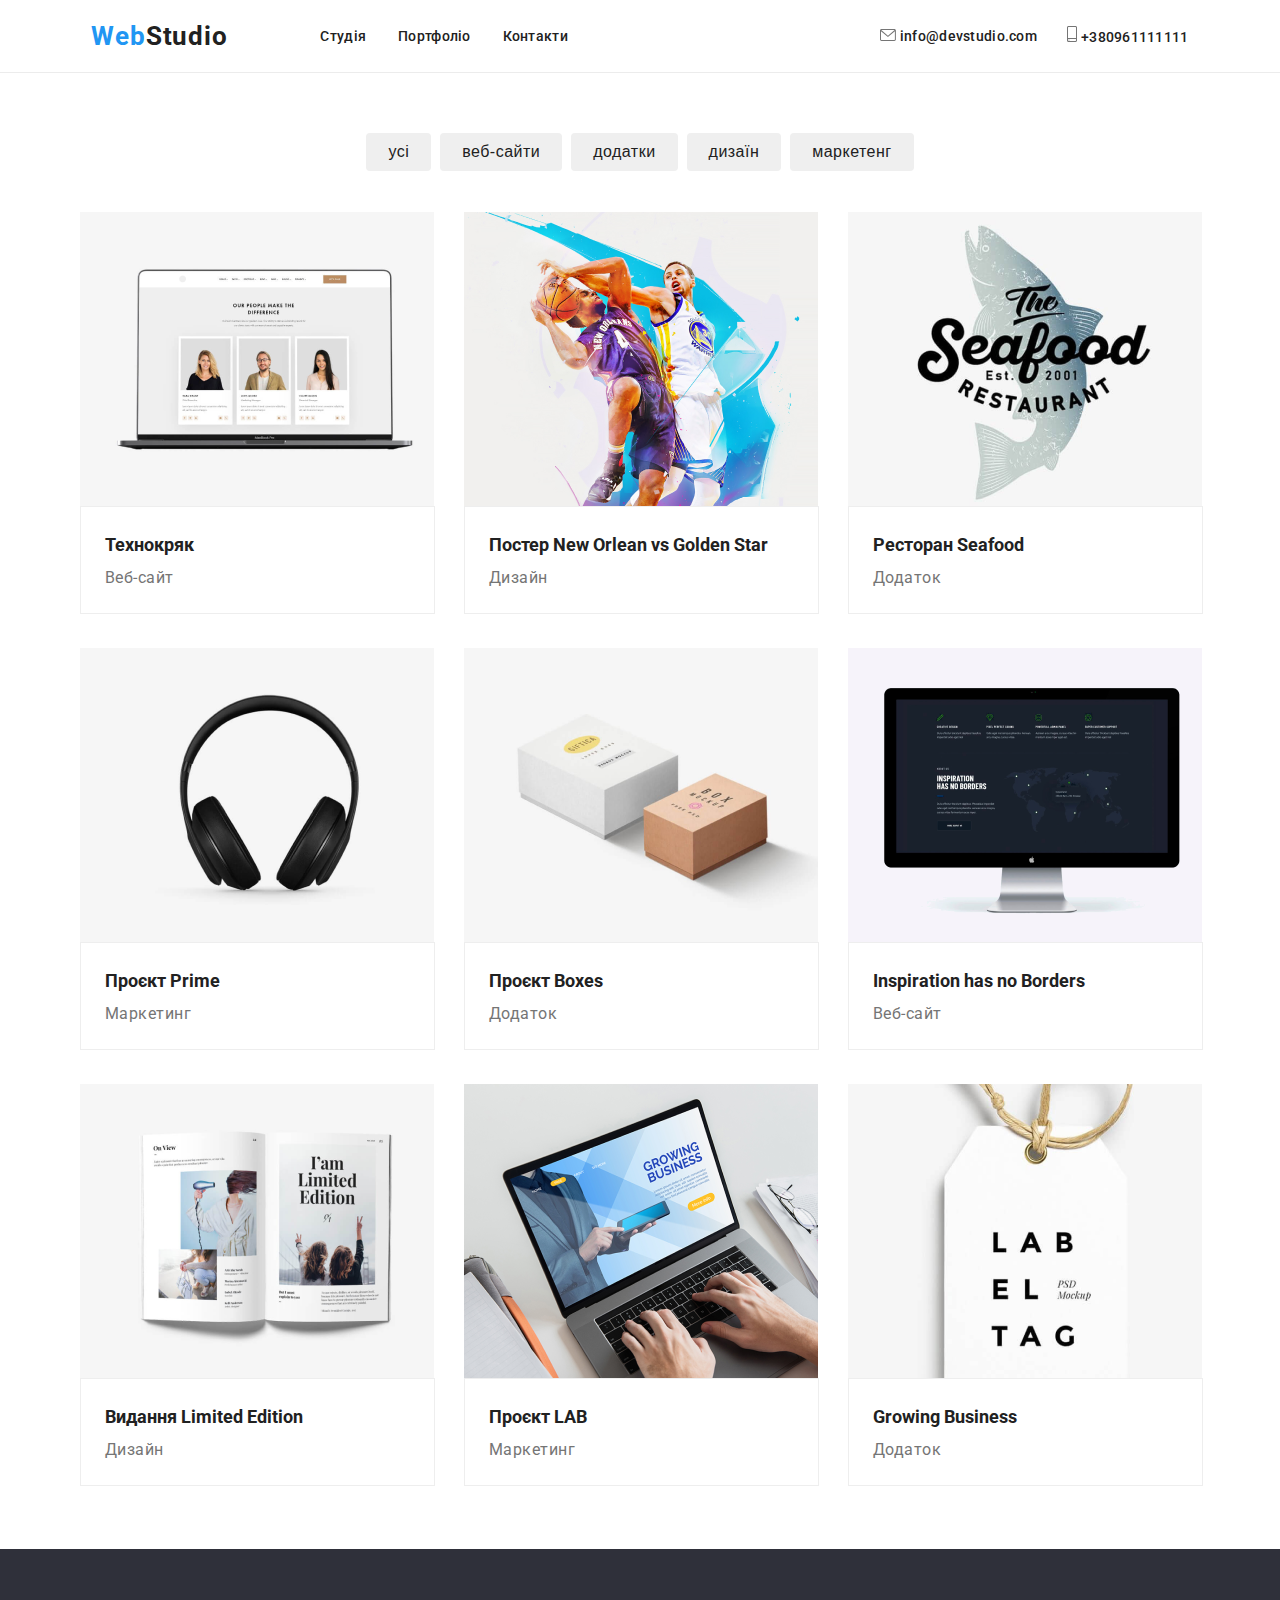
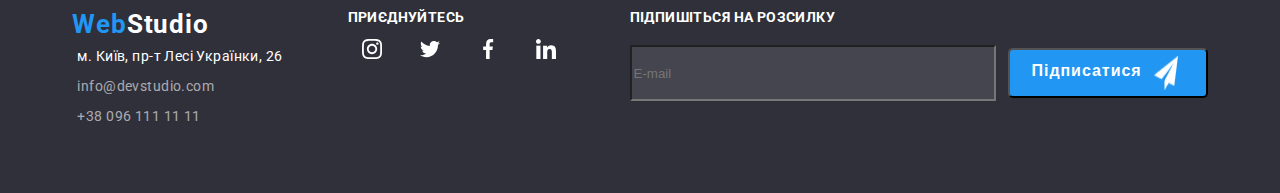
==== commit 29601fb3: "ebstudiodaptiv" ====
--- a/portfolio.html
+++ b/portfolio.html
@@ -173,7 +173,9 @@
     <footer>
         <section class="section1">
             <div class="footer-section1-div-general">
-                <img class="footer-section1-div-general__img" src="./img/WebStudio7.png" alt="">
+                <a href="" class="logo-link2">
+                    <span class="span2">Web</span>Studio
+                </a>
                 <table>
                     <tbody class="footer-section1-div-general__content">
                         <tr>
@@ -221,8 +223,8 @@
                                 </use>
                             </svg></a>
                     </div>
-                    <a href="">
-                        <div class="footer-section2-div-general__icon">
+                    <div class="footer-section2-div-general__icon">
+                        <a href="">
                             <svg class="icon icon-facebook">
                                 <use xlink:href="#icon-facebook">
                                     <symbol id="icon-facebook" viewBox="0 0 32 32">
@@ -232,8 +234,8 @@
                                     </symbol>
                                 </use>
                             </svg>
-                        </div>
-                    </a>
+                        </a>
+                    </div>
                     <div class="footer-section2-div-general__icon">
                         <a class="a" href=""><svg class="icon icon-linkedin">
                                 <use xlink:href="#icon-linkedin">
@@ -255,11 +257,11 @@
         <section class="section3">
             <div class="footer-section3-div-general">
                 <div class="footer-section3-div-general__term-of-entry">
-                    <h5 class="h5">Підпишіться на розсилку</h5>
+                    <h5 class="h5-2">Підпишіться на розсилку</h5>
                     <div class="footer-section3-div-general__input">
                         <input type="text" placeholder="E-mail">
                         <button class="footer-section3-div-general__button"><span>Підписатися</span><img
-                                src="./icon.send.png" alt=""></button>
+                                src="./img/icon.send.png" alt=""></button>
                     </div>
                 </div>
             </div>
--- a/css/portfolio.css
+++ b/css/portfolio.css
@@ -1,123 +1,73 @@
-@charset "UTF-8";
-.heder-container {
-  display: flex;
-  align-items: center;
-  justify-content: space-between;
-  flex-direction: none;
-  gap: none;
-}
-
-/* навігаційна система */
-.menu {
-  display: flex;
-  align-items: center;
-  justify-content: none;
-  flex-direction: none;
-  gap: 93px;
-}
-
-.nav {
-  display: flex;
-  align-items: none;
-  justify-content: none;
-  flex-direction: none;
-  gap: 50px;
-  color: #212121;
-  text-align: center;
-  font-family: Roboto;
-  font-size: 36px;
-  font-style: normal;
-  line-height: normal;
-  letter-spacing: 1.08px;
-}
-.nav__link {
-  padding: 28px 0px;
-  transition-property: color, border;
-  transition-timing-function: linear;
-  transition-delay: 0;
-}
-.nav__link:hover {
-  color: #2196F3;
-  border-bottom: 5px solid #2196F3;
-  border-radius: 3px;
+.nav,
+.address {
+  display: none;
 }
 
 .logo-link {
   color: #212121;
   font-size: 26px;
-  font-weight: 700;
-  font-style: normal;
-  margin: 0px;
+  font-style: normal;
+  font-weight: 700;
   line-height: normal;
   letter-spacing: 0.78px;
-  text-transform: none;
 }
 .logo-link .span {
   color: #2196F3;
   font-size: 26px;
-  font-weight: 700;
-  font-style: normal;
-  margin: 0px;
+  font-style: normal;
+  font-weight: 700;
   line-height: normal;
   letter-spacing: 0.78px;
-  text-transform: none;
-}
-
-.address {
-  display: flex;
-  align-items: none;
-  justify-content: none;
-  flex-direction: none;
-  gap: 50px;
-}
-.address__div-icon-a {
-  display: flex;
-  align-items: center;
-}
-.address__a {
-  display: block;
-  padding: 10px 20px;
-  transition-property: color;
-  transition-timing-function: linear;
-  transition-delay: 0;
-}
-.address__a:hover {
-  color: #2196F3;
-}
-
-@media (max-width: 768px) {
+}
+
+.menu {
+  display: flex;
+  justify-content: space-between;
+}
+
+header {
+  border-bottom: 1px solid #ECECEC;
+}
+
+@media (min-width: 481px) {
+  .nav,
+  .address {
+    display: flex;
+  }
+  .img-mobail {
+    display: none;
+  }
+  .menu {
+    align-items: center;
+    gap: 88px;
+  }
+  .nav {
+    gap: 32px;
+  }
   .heder-container {
+    display: flex;
+    align-items: center;
     gap: 90px;
-    justify-content: center;
   }
   .address {
     flex-direction: column;
-    gap: 10px;
-  }
+    gap: 8px;
+  }
+  header {
+    padding: 21px 0px;
+  }
+}
+@media (min-width: 1200px) {
   .menu {
-    gap: 87px;
-  }
-  .nav {
-    gap: 32px;
-  }
-  .address__a {
-    padding: 0px 0px 0px 8px;
-  }
-}
-.img-mobail {
-  display: none;
-}
-
-@media (max-width: 480px) {
-  .address,
-  .nav {
-    display: none;
-  }
-  .img-mobail {
-    display: block;
-  }
-  .menu {
-    gap: 276px;
+    gap: 93px;
+  }
+  .address {
+    flex-direction: row;
+    gap: 30px;
+  }
+  .heder-container {
+    gap: 312px;
+    justify-content: center;
   }
 }
 h4 {
@@ -248,6 +198,33 @@
   text-transform: none;
 }
 
+@media (min-width: 320px) and (max-width: 400px) {
+  button {
+    padding: 6px 11px;
+  }
+}
+.logo-link2 {
+  color: #FFF;
+  font-size: 26px;
+  font-style: normal;
+  font-weight: 700;
+  line-height: normal;
+  letter-spacing: 0.78px;
+}
+.logo-link2 .span2 {
+  color: #2196F3;
+  font-size: 26px;
+  font-style: normal;
+  font-weight: 700;
+  line-height: normal;
+  letter-spacing: 0.78px;
+}
+
+.footer-section1-div-general {
+  display: flex;
+  flex-direction: column;
+  align-items: center;
+}
 .footer-section1-div-general__address {
   color: #FFF;
   font-size: 14px;
@@ -268,44 +245,26 @@
   letter-spacing: 0.42px;
   text-transform: none;
 }
-
-@media (max-width: 480px) {
+.footer-section1-div-general__content {
+  display: flex;
+  flex-direction: column;
+  align-items: center;
+}
+
+@media (min-width: 1200px) {
+  .footer-section1-div-general {
+    align-items: normal;
+  }
   .footer-section1-div-general__content {
-    display: flex;
-    flex-direction: column;
-    align-items: center;
-  }
-  .footer-section1-div-general {
-    display: flex;
-    flex-direction: column;
-    align-items: center;
-  }
-}
-@media (max-width: 768px) {
-  .footer-section1-div-general__content {
-    display: flex;
-    flex-direction: column;
-    align-items: center;
-  }
-  .footer-section1-div-general {
-    display: flex;
-    flex-direction: column;
-    align-items: center;
-  }
-}
-.h5 {
-  color: #FFF;
-  padding: 0px 0px 20px 0px;
-}
-
+    align-items: normal;
+  }
+}
 .footer-section2-div-general {
-  gap: 20px;
-  padding: 15px 0px;
-  flex-direction: column;
+  text-align: center;
 }
 .footer-section2-div-general__socisl-netwotka-img {
+  display: flex;
   gap: 10px;
-  display: flex;
 }
 .footer-section2-div-general__icon {
   padding: 14px;
@@ -318,33 +277,16 @@
   background-color: #2196F3;
 }
 
-@media (max-width: 480px) {
+@media (min-width: 1200px) {
   .footer-section2-div-general {
-    text-align: center;
-  }
-}
-@media (max-width: 768px) {
-  .footer-section2-div-general {
-    text-align: center;
-  }
-}
-.h5 {
-  color: #FFF;
-  padding: 0px 0px 20px 0px;
-}
-
-.footer-section3-div-general {
-  display: flex;
-  padding: 0px 0px 10px 0px;
-}
-.footer-section3-div-general__term-of-entry {
-  display: flex;
-  align-items: none;
-  justify-content: space-between;
-  flex-direction: column;
-  gap: none;
+    text-align: start;
+  }
+  .footer-section2-div-general__socisl-netwotka-img {
+    justify-content: start;
+  }
 }
 .footer-section3-div-general__button {
+  display: flex;
   width: 200px;
   height: 50px;
   padding: none;
@@ -359,79 +301,51 @@
   line-height: 187%;
   letter-spacing: 0.06em;
   text-transform: none;
+  gap: 12px;
 }
 .footer-section3-div-general__button:focus:hover {
   animation-name: button2;
   animation-duration: 1s;
   animation-timing-function: cubic-bezier(0.165, 0.84, 0.44, 1);
 }
-@keyframes button2 {
-  0% {
-    background-color: #2196F3;
-  }
-  100% {
-    background-color: #FFF;
-  }
-}
-
-@media (max-width: 768px) {
-  .footer-section3-div-general__input {
-    display: flex;
-    flex-direction: column;
-    gap: 20px;
-    align-items: center;
-  }
+.footer-section3-div-general .footer-section3-div-general__input {
+  display: flex;
+  flex-direction: column;
+  align-items: center;
+  gap: 30px;
+}
+.footer-section3-div-general__term-of-entry {
+  display: flex;
+  flex-direction: column;
+  align-items: center;
+  gap: 20px;
+}
+
+@media (min-width: 1200px) {
   .footer-section3-div-general__term-of-entry {
-    align-items: center;
-  }
-}
-@media (max-width: 480px) {
-  .footer-section3-div-general__term-of-entry {
-    display: flex;
-    align-items: center;
-  }
-  .footer-section3-div-general__input {
-    display: flex;
-    flex-direction: column;
-    align-items: center;
-    gap: 30px;
+    align-items: normal;
+  }
+  .footer-section3-div-general .footer-section3-div-general__input {
+    flex-direction: row;
+    gap: 12px;
   }
 }
 footer {
   display: flex;
   align-items: center;
-  justify-content: none;
-  flex-direction: none;
-  gap: 70px;
+  flex-direction: column;
+  gap: 60px;
+  padding: 60px 0px;
   background-color: #2F303A;
-  width: none;
-  height: none;
-  padding: 60px 215px;
-}
-
-@media (min-width: 481px), (max-width: 768px) {
+}
+
+@media (min-width: 481px) {
   footer {
-    align-items: center;
+    flex-direction: row;
+    flex-wrap: wrap;
     justify-content: center;
-    gap: 60px;
-    padding: 60px 0px 0px;
-    overflow: hidden;
-    flex-wrap: wrap;
-  }
-}
-@media (max-width: 480px) {
-  footer {
-    align-items: center;
-    flex-direction: column;
-    gap: 60px;
-    padding: 60px 0px 0px;
-    overflow: hidden;
-  }
-}
-.div-general-section1-main {
-  padding: 90px 22px 50px;
-  margin: 0 auto;
-  gap: 9px;
+    align-items: normal;
+  }
 }
 .div-general-section1-main__div-button {
   display: flex;
@@ -452,32 +366,26 @@
   color: #FFF;
 }
 
-@media (max-width: 480px) {
+.div-general-section1-main__div-button {
+  display: flex;
+  justify-content: start;
+  flex-wrap: wrap;
+  width: 326px;
+  padding: 60px 0px 40px;
+}
+
+@media (min-width: 481px) {
+  .div-general-section1-main__div-button {
+    width: 768px;
+    justify-content: center;
+  }
+}
+@media (min-width: 1200px) {
   .div-general-section1-main {
-    padding: 60px 0px 40px;
     display: flex;
-  }
-  .div-general-section1-main__div-button {
-    flex-wrap: wrap;
-    max-width: 326px;
-    display: flex;
-    justify-content: start;
-  }
-}
-.div-general-section2-main {
-  padding: 0px 22px 50px;
-  margin: 0 auto;
-  gap: 9px;
-}
-
-.div-binding-section2-main {
-  display: grid;
-  grid-template-columns: repeat(3, 1fr);
-  grid-template-rows: repeat(3, 1fr);
-  grid-auto-flow: row;
-  gap: 30px;
-}
-
+    justify-content: center;
+  }
+}
 .div-card-section2-main {
   border: 1px solid #FFF;
   width: 370px;
@@ -490,6 +398,7 @@
   padding: 20px 24px;
   background-color: #FFF;
   border: 1px solid #EEEEEE;
+  width: 320px;
 }
 .div-card-section2-main__img {
   width: 370px;
@@ -512,39 +421,31 @@
   transform: translate(0, 0);
 }
 
-@media (max-width: 480px) {
+.div-binding-section2-main {
+  display: flex;
+  flex-direction: column;
+  align-items: center;
+  gap: 30px;
+  padding: 0px 0px 60px;
+}
+
+@media (min-width: 481px) {
   .div-binding-section2-main {
-    display: flex;
-    justify-content: center;
-  }
-  .div-card-section2-main__description {
-    width: 320px;
-  }
-  .section2 {
-    display: flex;
-    flex-direction: column;
-  }
-}
-@media (max-width: 768px) {
-  .div-binding-section2-main {
-    display: flex;
+    flex-direction: row;
     flex-wrap: wrap;
-  }
-  .section2 {
-    display: flex;
-    flex-direction: column;
-  }
-  .div-card-section2-main__description {
-    width: 303px;
-  }
-  .div-general-section2-main {
-    padding: 0px 0px 50px;
   }
   .div-card-section2-main__img {
     width: 354px;
-    height: 294px;
+  }
+  .div-card-section2-main__description {
+    width: 305px;
   }
   .div-card-section2-main {
-    width: 350px;
+    width: 352px;
+  }
+}
+@media (min-width: 1200px) {
+  .div-binding-section2-main {
+    justify-content: center;
   }
 }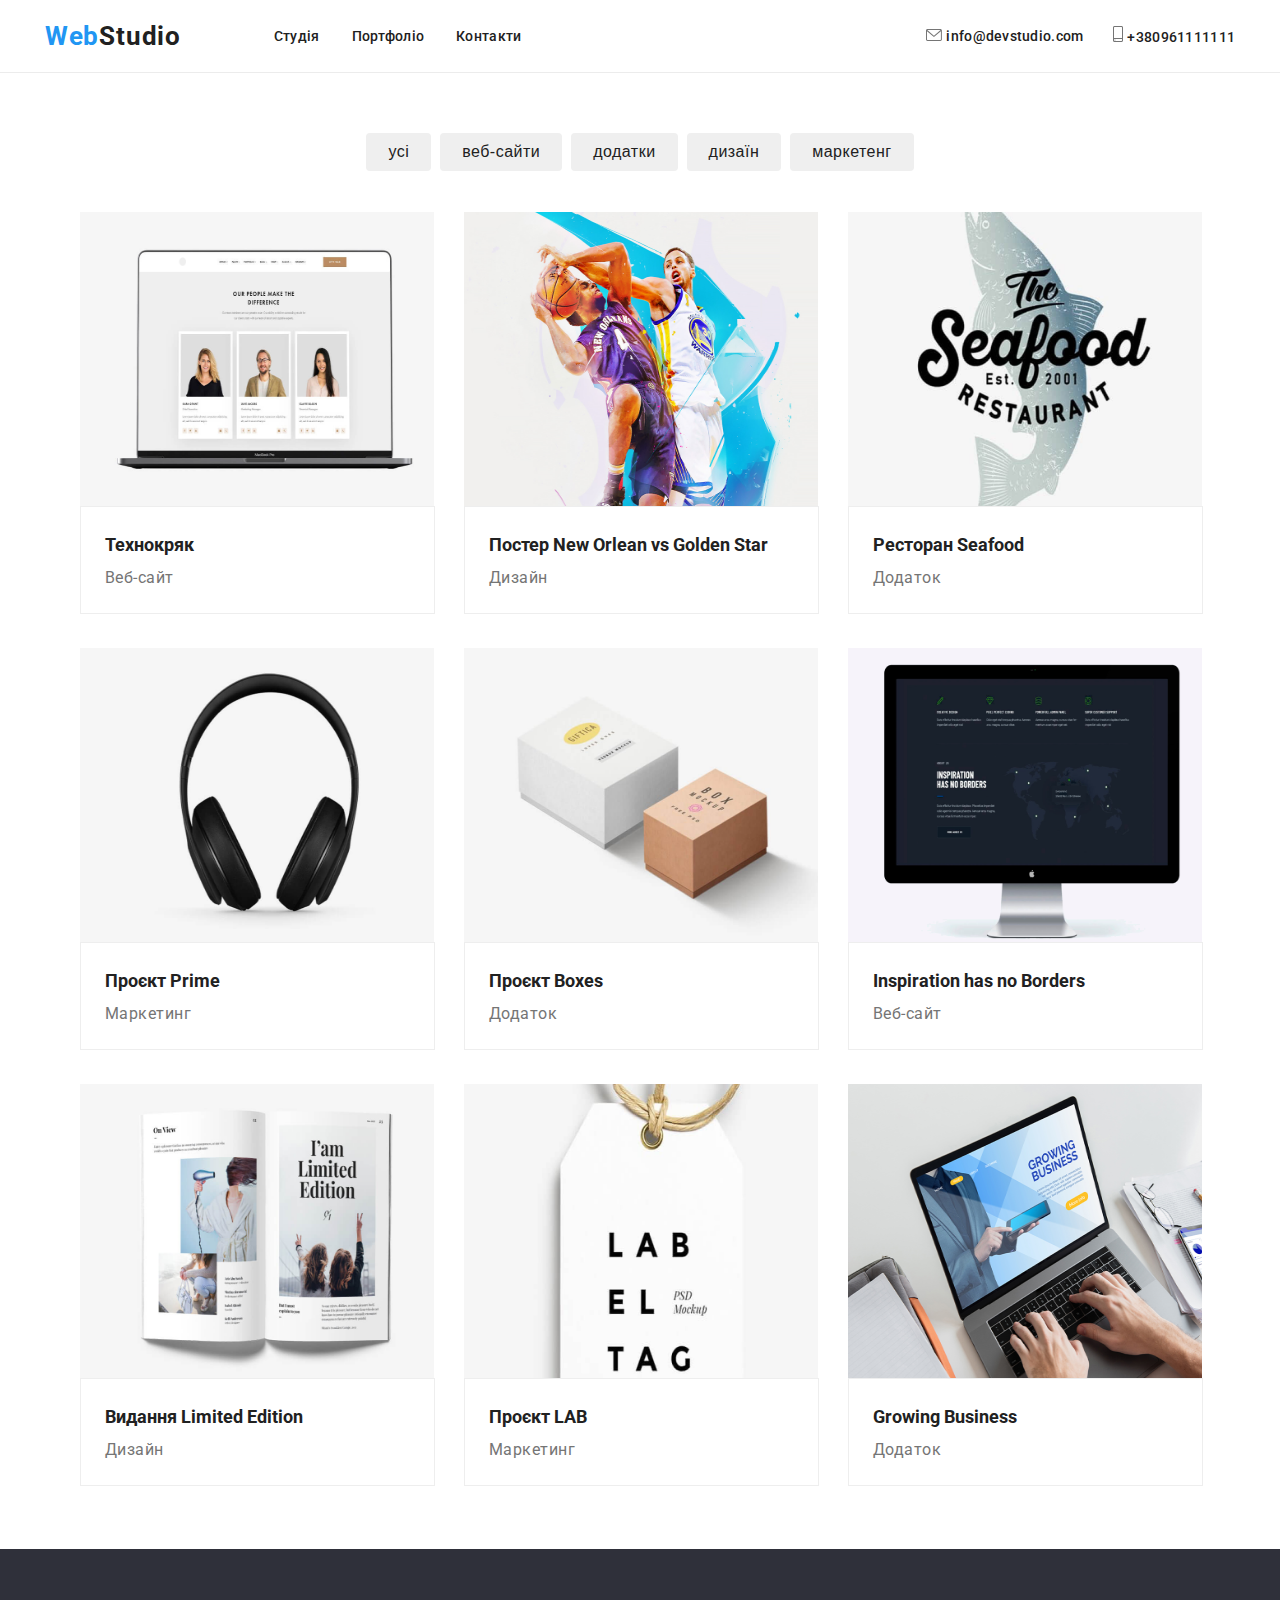
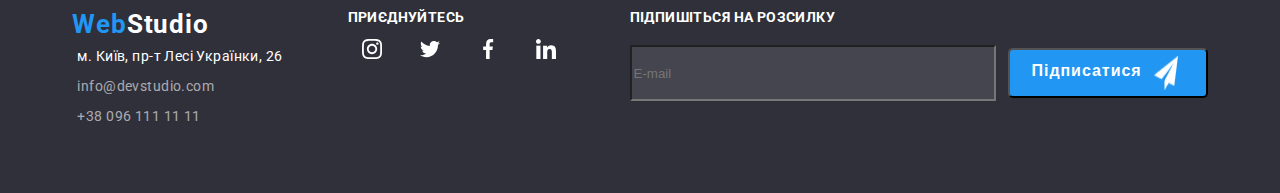
==== commit 3042cd67: "Webstudio-retonizazia" ====
--- a/portfolio.html
+++ b/portfolio.html
@@ -25,7 +25,10 @@
                     <a class="nav__link" href="./index.html">Портфоліо</a>
                     <a class="nav__link" href="">Контакти</a>
                 </nav>
-                <img class="img-mobail" src="./img/menu_40px.png" alt="">
+                <picture>
+                    <source media="(min-width: 320px)" srcset="/img2/menu3p_1x.png 1x, /img2/menu4p_1x.png 2x">
+                    <img class="img-mobail" src="./img/menu_40px.png" alt="">
+                </picture>
             </div>
             <address class="address">
                 <div class="address__div-icon-a">
@@ -77,7 +80,12 @@
                     <div class="div-binding-section2-main">
                         <a class="div-card-section2-main">
                             <div class="div-card-section2-main__img">
-                                <img src="./img/img9.png" alt="">
+                                <picture>
+                                    <source media="(min-width: 320px)" srcset="/img2/img35_1x.png 1x, /img2/img35_2x.png 2x">
+                                    <source media="(min-width: 480px)" srcset="/img2/img48_2_1x.png 1x, /img2/img48_2_2x.png 2x">
+                                    <source media="(min-width: 1024px)" srcset="/img2/img57_2_1x.png 1x, /img2/img57_2_1x.png 2x">
+                                    <img class="img-size1" src="./img/img9png" alt="">
+                                </picture>
                                 <div class="div-card-section2-main__img2"></div>
                             </div>
                             <div class="div-card-section2-main__description">
@@ -87,7 +95,12 @@
                         </a>
                         <a class="div-card-section2-main">
                             <div class="div-card-section2-main__img">
-                                <img src="./img/img10.png" alt="">
+                                <picture>
+                                    <source media="(min-width: 320px)" srcset="/img2/img36_1x.png 1x, /img2/img36_1x.png 2x">
+                                    <source media="(min-width: 480px)" srcset="/img2/img49_2_1x.png 1x, /img2/img49_2_2x.png 2x">
+                                    <source media="(min-width: 1024px)" srcset="/img2/img58_2_1x.png 1x, /img2/img58_2_1x.png 2x">
+                                    <img class="img-size1" src="./img/img10png" alt="">
+                                </picture>
                                 <div class="div-card-section2-main__img2"></div>
                             </div>
                             <div class="div-card-section2-main__description">
@@ -97,7 +110,12 @@
                         </a>
                         <a class="div-card-section2-main">
                             <div class="div-card-section2-main__img">
-                                <img src="./img/img11.png" alt="">
+                                <picture>
+                                    <source media="(min-width: 320px)" srcset="/img2/img37_1x.png 1x, /img2/img37_1x.png 2x">
+                                    <source media="(min-width: 480px)" srcset="/img2/img50_2_1x.png 1x, /img2/img50_2_2x.png 2x">
+                                    <source media="(min-width: 1024px)" srcset="/img2/img59_2_1x.png 1x, /img2/img59_2_1x.png 2x">
+                                    <img class="img-size1" src="./img/img11png" alt="">
+                                </picture>
                                 <div class="div-card-section2-main__img2"></div>
                             </div>
                             <div class="div-card-section2-main__description">
@@ -107,7 +125,12 @@
                         </a>
                         <a class="div-card-section2-main">
                             <div class="div-card-section2-main__img">
-                                <img src="./img/img12.png" alt="">
+                                <picture>
+                                    <source media="(min-width: 320px)" srcset="/img2/img38_1x.png 1x, /img2/img38_1x.png 2x">
+                                    <source media="(min-width: 480px)" srcset="/img2/img51_2_1x.png 1x, /img2/img51_2_2x.png 2x">
+                                    <source media="(min-width: 1024px)" srcset="/img2/img60_2_1x.png 1x, /img2/img60_2_1x.png 2x">
+                                    <img class="img-size1" src="./img/img12png" alt="">
+                                </picture>
                                 <div class="div-card-section2-main__img2"></div>
                             </div>
                             <div class="div-card-section2-main__description">
@@ -117,7 +140,12 @@
                         </a>
                         <a class="div-card-section2-main">
                             <div class="div-card-section2-main__img">
-                                <img src="./img/img13.png" alt="">
+                                <picture>
+                                    <source media="(min-width: 320px)" srcset="/img2/img43_1x.png 1x, /img2/img43_1x.png 2x">
+                                    <source media="(min-width: 480px)" srcset="/img2/img52_2_1x.png 1x, /img2/img52_2_2x.png 2x">
+                                    <source media="(min-width: 1024px)" srcset="/img2/img61_2_1x.png 1x, /img2/img61_2_1x.png 2x">
+                                    <img class="img-size1" src="./img/img13png" alt="">
+                                </picture>
                                 <div class="div-card-section2-main__img2"></div>
                             </div>
                             <div class="div-card-section2-main__description">
@@ -127,7 +155,12 @@
                         </a>
                         <a class="div-card-section2-main">
                             <div class="div-card-section2-main__img">
-                                <img src="./img/img14.png" alt="">
+                                <picture>
+                                    <source media="(min-width: 320px)" srcset="/img2/img44_1x.png 1x, /img2/img44_1x.png 2x">
+                                    <source media="(min-width: 480px)" srcset="/img2/img53_2_1x.png 1x, /img2/img53_2_2x.png 2x">
+                                    <source media="(min-width: 1024px)" srcset="/img2/img62_2_1x.png 1x, /img2/img62_2_1x.png 2x">
+                                    <img class="img-size1" src="./img/img14png" alt="">
+                                </picture>
                                 <div class="div-card-section2-main__img2"></div>
                             </div>
                             <div class="div-card-section2-main__description">
@@ -137,7 +170,12 @@
                         </a>
                         <a class="div-card-section2-main">
                             <div class="div-card-section2-main__img">
-                                <img src="./img/img15.png" alt="">
+                                <picture>
+                                    <source media="(min-width: 320px)" srcset="/img2/img45_1x.png 1x, /img2/img45_1x.png 2x">
+                                    <source media="(min-width: 480px)" srcset="/img2/img54_2_1x.png 1x, /img2/img54_2_2x.png 2x">
+                                    <source media="(min-width: 1024px)" srcset="/img2/img63_2_1x.png 1x, /img2/img63_2_1x.png 2x">
+                                    <img class="img-size1" src="./img/img15png" alt="">
+                                </picture>
                                 <div class="div-card-section2-main__img2"></div>
                             </div>
                             <div class="div-card-section2-main__description">
@@ -147,7 +185,12 @@
                         </a>
                         <a class="div-card-section2-main">
                             <div class="div-card-section2-main__img">
-                                <img src="./img/img16.png" alt="">
+                                <picture>
+                                    <source media="(min-width: 320px)" srcset="/img2/img46_1x.png 1x, /img2/img46_1x.png 2x">
+                                    <source media="(min-width: 480px)" srcset="/img2/img55_2_1x.png 1x, /img2/img55_2_2x.png 2x">
+                                    <source media="(min-width: 1024px)" srcset="/img2/img64_2_1x.png 1x, /img2/img64_2_1x.png 2x">
+                                    <img class="img-size1" src="./img/img16png" alt="">
+                                </picture>
                                 <div class="div-card-section2-main__img2"></div>
                             </div>
                             <div class="div-card-section2-main__description">
@@ -157,7 +200,12 @@
                         </a>
                         <a class="div-card-section2-main">
                             <div class="div-card-section2-main__img">
-                                <img src="./img/img17.png" alt="">
+                                <picture>
+                                    <source media="(min-width: 320px)" srcset="/img2/img47_1x.png 1x, /img2/img47_1x.png 2x">
+                                    <source media="(min-width: 480px)" srcset="/img2/img56_2_1x.png 1x, /img2/img56_2_2x.png 2x">
+                                    <source media="(min-width: 1024px)" srcset="/img2/img65_2_1x.png 1x, /img2/img65_2_1x.png 2x">
+                                    <img class="img-size1" src="./img/img17png" alt="">
+                                </picture>
                                 <div class="div-card-section2-main__img2"></div>
                             </div>
                             <div class="div-card-section2-main__description">
--- a/css/portfolio.css
+++ b/css/portfolio.css
@@ -203,6 +203,33 @@
     padding: 6px 11px;
   }
 }
+.img27png {
+  width: 300px;
+}
+
+.img-size1 {
+  width: 370px;
+  height: 294px;
+}
+
+@media (min-width: 320px) {
+  .img-size1 {
+    width: 450px;
+    height: 294px;
+  }
+}
+@media (min-width: 480px) {
+  .img-size1 {
+    width: 354px;
+    height: 294px;
+  }
+}
+@media (min-width: 1024px) {
+  .img-size1 {
+    width: 370px;
+    height: 294px;
+  }
+}
 .logo-link2 {
   color: #FFF;
   font-size: 26px;
--- a/WebStudio (6)/style.css
+++ b/WebStudio (6)/style.css
@@ -51,9 +51,9 @@
 }
 
 .icon-group-1 {
-  width: 41px;
+  width: 40px;
   height: 46.7px;
-  padding: 23px 65px;
+  padding: 23px 50px;
   border: 1px solid #AFB1B8;
   border-radius: 4px;
   color: #AFB1B8;
@@ -209,4 +209,35 @@
   width: 20px;
   height: 20px;
   color: white;
+}
+
+.icon-Vector-18 {
+  color: black;
+  padding: 9px 10px;
+  border-radius: 100%;
+  border: 1px solid rgba(0, 0, 0, 0.1);
+}
+
+.icon-Vector-18:hover {
+  color: #2196F3;
+}
+
+.icon-Vector-8 {
+  width: 12px;
+  height: 12px;
+}
+
+.icon-Vector-9 {
+  width: 13px;
+  height: 13px;
+}
+
+.icon-Vector-10 {
+  width: 1em;
+  height: 1em;
+}
+
+.icon-Vector-13 {
+  width: 11px;
+  height: 8px;
 }